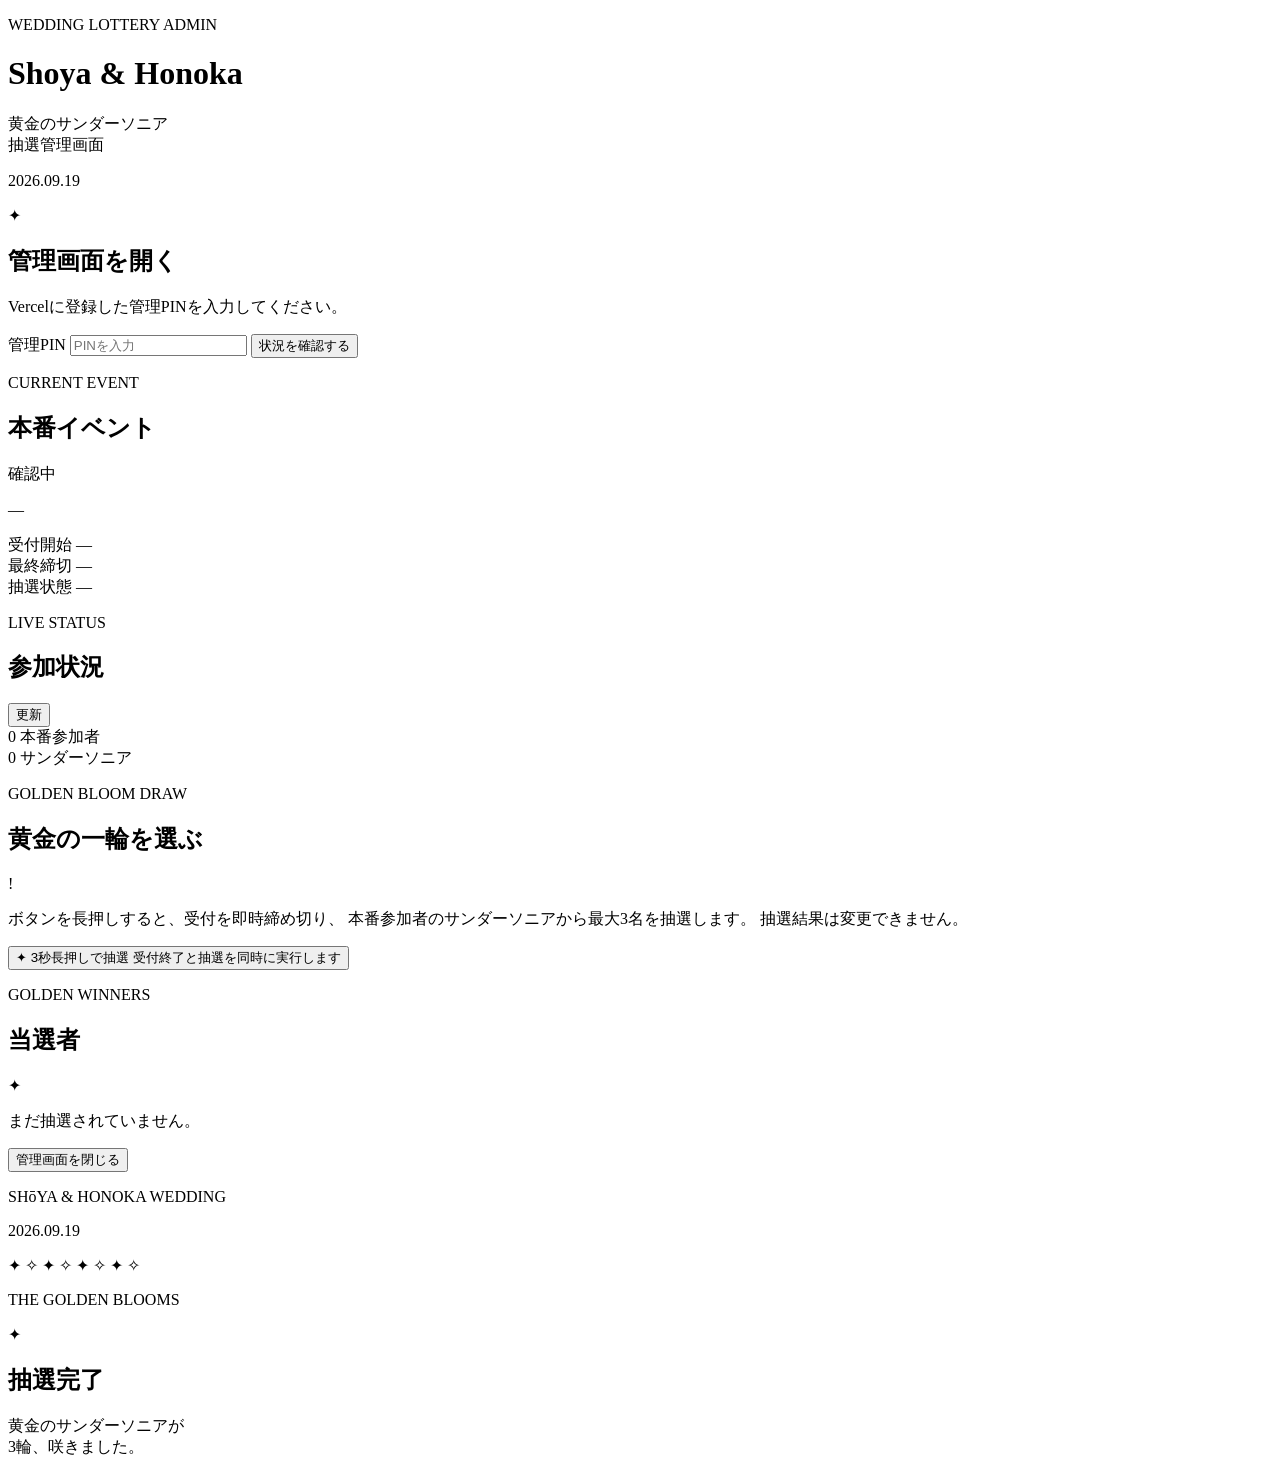
==== admin.html @ df1e5b2f "Add complete admin HTML" ====
<!DOCTYPE html>
<html lang="ja">
<head>
  <meta charset="UTF-8">

  <meta
    name="viewport"
    content="width=device-width, initial-scale=1, viewport-fit=cover"
  >

  <meta
    name="robots"
    content="noindex, nofollow, noarchive"
  >

  <meta
    name="theme-color"
    content="#f8f2e5"
  >

  <title>Wedding Lottery Admin</title>

  <link
    rel="stylesheet"
    href="admin.css"
  >
</head>

<body>

  <main class="admin-page">

    <!-- ヘッダー -->
    <header class="admin-header">

      <p class="admin-eyebrow">
        WEDDING LOTTERY ADMIN
      </p>

      <h1>
        Shoya &amp; Honoka
      </h1>

      <p class="admin-subtitle">
        黄金のサンダーソニア<br>
        抽選管理画面
      </p>

      <p class="admin-date">
        2026.09.19
      </p>

    </header>


    <!-- ログイン画面 -->
    <section
      id="loginCard"
      class="admin-card login-card"
      aria-labelledby="loginTitle"
    >

      <div
        class="login-symbol"
        aria-hidden="true"
      >
        ✦
      </div>

      <h2
        id="loginTitle"
        class="section-title"
      >
        管理画面を開く
      </h2>

      <p class="section-description">
        Vercelに登録した管理PINを入力してください。
      </p>

      <label
        class="field-label"
        for="adminPin"
      >
        管理PIN
      </label>

      <input
        id="adminPin"
        class="pin-input"
        type="password"
        inputmode="numeric"
        autocomplete="off"
        maxlength="20"
        placeholder="PINを入力"
      >

      <button
        id="loginButton"
        class="primary-button"
        type="button"
      >
        状況を確認する
      </button>

      <p
        id="loginMessage"
        class="message"
        aria-live="polite"
      ></p>

    </section>


    <!-- 管理画面本体 -->
    <div
      id="adminDashboard"
      class="admin-dashboard hidden"
    >

      <!-- イベント情報 -->
      <section
        class="admin-card event-card"
        aria-labelledby="eventSectionTitle"
      >

        <div class="section-heading-row">

          <div>

            <p class="section-label">
              CURRENT EVENT
            </p>

            <h2
              id="eventSectionTitle"
              class="section-title"
            >
              本番イベント
            </h2>

          </div>

          <div
            id="statusBadge"
            class="status-badge waiting"
          >
            確認中
          </div>

        </div>

        <p
          id="eventName"
          class="event-name"
        >
          —
        </p>

        <div class="event-information">

          <div class="information-row">

            <span class="information-label">
              受付開始
            </span>

            <span
              id="startsAt"
              class="information-value"
            >
              —
            </span>

          </div>

          <div class="information-row">

            <span class="information-label">
              最終締切
            </span>

            <span
              id="endsAt"
              class="information-value"
            >
              —
            </span>

          </div>

          <div class="information-row">

            <span class="information-label">
              抽選状態
            </span>

            <span
              id="drawStatus"
              class="information-value"
            >
              —
            </span>

          </div>

        </div>

      </section>


      <!-- 参加状況 -->
      <section
        class="admin-card"
        aria-labelledby="participantSectionTitle"
      >

        <div class="section-heading-row">

          <div>

            <p class="section-label">
              LIVE STATUS
            </p>

            <h2
              id="participantSectionTitle"
              class="section-title"
            >
              参加状況
            </h2>

          </div>

          <button
            id="refreshButton"
            class="small-button"
            type="button"
          >
            更新
          </button>

        </div>

        <div class="statistics-grid">

          <div class="statistics-card">

            <span
              id="participantCount"
              class="statistics-number"
            >
              0
            </span>

            <span class="statistics-label">
              本番参加者
            </span>

          </div>

          <div class="statistics-card featured">

            <span
              id="sandersoniaCount"
              class="statistics-number"
            >
              0
            </span>

            <span class="statistics-label">
              サンダーソニア
            </span>

          </div>

        </div>

        <p
          id="statusMessage"
          class="message"
          aria-live="polite"
        ></p>

      </section>


      <!-- 抽選操作 -->
      <section
        id="drawCard"
        class="admin-card draw-card"
        aria-labelledby="drawSectionTitle"
      >

        <p class="section-label">
          GOLDEN BLOOM DRAW
        </p>

        <h2
          id="drawSectionTitle"
          class="section-title"
        >
          黄金の一輪を選ぶ
        </h2>

        <div class="warning-box">

          <span
            class="warning-icon"
            aria-hidden="true"
          >
            !
          </span>

          <p>
            ボタンを長押しすると、受付を即時締め切り、
            本番参加者のサンダーソニアから最大3名を抽選します。
            抽選結果は変更できません。
          </p>

        </div>

        <button
          id="drawButton"
          class="draw-button"
          type="button"
        >

          <span
            class="draw-progress"
            aria-hidden="true"
          ></span>

          <span class="draw-button-content">

            <span
              class="draw-icon"
              aria-hidden="true"
            >
              ✦
            </span>

            <span class="draw-main-text">
              3秒長押しで抽選
            </span>

            <span class="draw-sub-text">
              受付終了と抽選を同時に実行します
            </span>

          </span>

        </button>

        <p
          id="drawMessage"
          class="message"
          aria-live="polite"
        ></p>

      </section>


      <!-- 当選者 -->
      <section
        id="winnerCard"
        class="admin-card winner-section"
        aria-labelledby="winnerSectionTitle"
      >

        <p class="section-label">
          GOLDEN WINNERS
        </p>

        <h2
          id="winnerSectionTitle"
          class="section-title"
        >
          当選者
        </h2>

        <div
          id="emptyWinnerMessage"
          class="empty-winner-message"
        >

          <span
            class="empty-winner-symbol"
            aria-hidden="true"
          >
            ✦
          </span>

          <p>
            まだ抽選されていません。
          </p>

        </div>

        <div
          id="winners"
          class="winner-list"
          aria-live="polite"
        ></div>

      </section>


      <!-- ログアウト -->
      <button
        id="logoutButton"
        class="logout-button"
        type="button"
      >
        管理画面を閉じる
      </button>

    </div>


    <footer class="admin-footer">

      <p>
        SHōYA &amp; HONOKA WEDDING
      </p>

      <p>
        2026.09.19
      </p>

    </footer>

  </main>


  <!-- 抽選完了演出 -->
  <div
    id="celebrationOverlay"
    class="celebration-overlay hidden"
    aria-hidden="true"
  >

    <div class="celebration-light"></div>

    <div class="celebration-stars">

      <span>✦</span>
      <span>✧</span>
      <span>✦</span>
      <span>✧</span>
      <span>✦</span>
      <span>✧</span>
      <span>✦</span>
      <span>✧</span>

    </div>

    <div class="celebration-content">

      <p class="celebration-english">
        THE GOLDEN BLOOMS
      </p>

      <div
        class="celebration-symbol"
        aria-hidden="true"
      >
        ✦
      </div>

      <h2>
        抽選完了
      </h2>

      <p>
        黄金のサンダーソニアが<br>
        3輪、咲きました。
      </p>

    </div>

  </div>


  <script src="admin.js"></script>

</body>
</html>
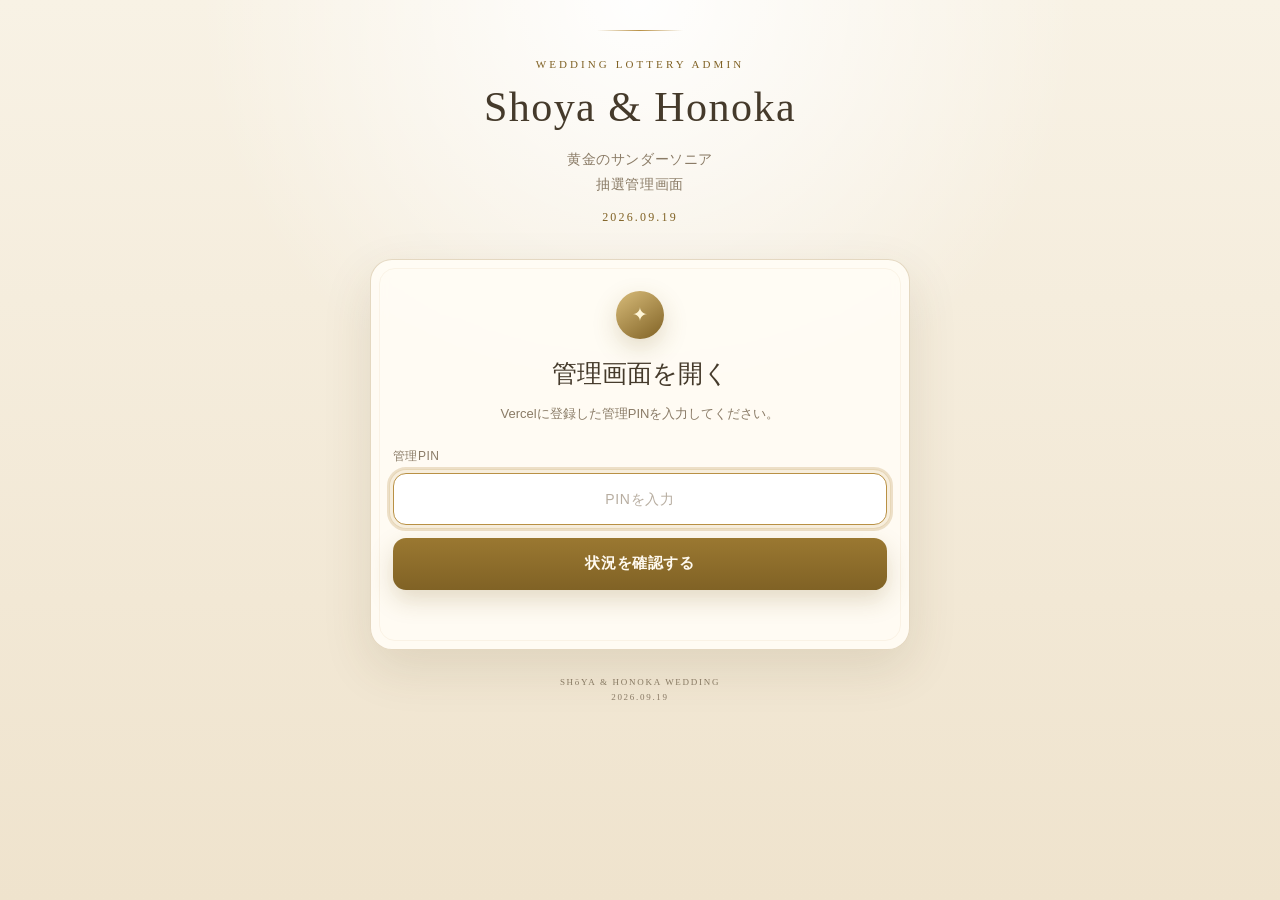
==== commit 2b61b798: "Update admin.html" ====
--- a/admin.html
+++ b/admin.html
@@ -33,9 +33,12 @@
     <!-- ヘッダー -->
     <header class="admin-header">
 
-      <p class="admin-eyebrow">
-        WEDDING LOTTERY ADMIN
-      </p>
+     <p
+  id="modeLabel"
+  class="admin-eyebrow"
+>
+  WEDDING LOTTERY ADMIN
+</p>
 
       <h1>
         Shoya &amp; Honoka
--- a/admin.css
+++ b/admin.css
@@ -0,0 +1,1630 @@
+:root {
+  --background: #f8f2e5;
+  --background-deep: #efe3cd;
+
+  --card: rgba(255, 252, 245, 0.94);
+  --card-solid: #fffaf0;
+
+  --text: #453a2b;
+  --muted: #8a7b66;
+
+  --border: rgba(166, 132, 76, 0.3);
+
+  --gold: #b99145;
+  --gold-light: #d8bc7a;
+  --gold-dark: #806225;
+
+  --green: #55725b;
+  --green-soft: rgba(85, 114, 91, 0.12);
+
+  --red: #98584e;
+  --red-soft: rgba(152, 88, 78, 0.1);
+
+  --shadow:
+    0 18px 50px
+    rgba(84, 63, 28, 0.12);
+
+  --shadow-strong:
+    0 24px 70px
+    rgba(84, 63, 28, 0.18);
+}
+
+* {
+  box-sizing: border-box;
+}
+
+html {
+  min-height: 100%;
+  background: var(--background);
+  scroll-behavior: smooth;
+}
+
+body {
+  margin: 0;
+  min-height: 100vh;
+
+  color: var(--text);
+
+  background:
+    radial-gradient(
+      circle at top,
+      rgba(255, 255, 255, 0.95),
+      transparent 40%
+    ),
+    linear-gradient(
+      180deg,
+      var(--background) 0%,
+      var(--background-deep) 100%
+    );
+
+  font-family:
+    -apple-system,
+    BlinkMacSystemFont,
+    "Hiragino Sans",
+    "Yu Gothic",
+    "YuGothic",
+    sans-serif;
+
+  -webkit-font-smoothing: antialiased;
+  text-rendering: optimizeLegibility;
+}
+
+button,
+input {
+  font: inherit;
+}
+
+button {
+  touch-action: manipulation;
+}
+
+button,
+input {
+  -webkit-tap-highlight-color: transparent;
+}
+
+button:focus-visible,
+input:focus-visible {
+  outline:
+    3px solid
+    rgba(185, 145, 69, 0.25);
+
+  outline-offset: 3px;
+}
+
+.hidden {
+  display: none !important;
+}
+
+/* =====================================================
+   PAGE
+===================================================== */
+
+.admin-page {
+  position: relative;
+
+  width: min(680px, 100%);
+  min-height: 100vh;
+
+  margin: 0 auto;
+
+  padding:
+    max(30px, env(safe-area-inset-top))
+    18px
+    max(46px, env(safe-area-inset-bottom));
+}
+
+/* =====================================================
+   HEADER
+===================================================== */
+
+.admin-header {
+  position: relative;
+
+  margin-bottom: 26px;
+
+  padding:
+    28px
+    18px
+    8px;
+
+  text-align: center;
+}
+
+.admin-header::before {
+  position: absolute;
+  left: 50%;
+  top: 0;
+
+  width: 86px;
+  height: 1px;
+
+  background:
+    linear-gradient(
+      90deg,
+      transparent,
+      var(--gold),
+      transparent
+    );
+
+  transform: translateX(-50%);
+
+  content: "";
+}
+
+.admin-eyebrow {
+  margin: 0 0 11px;
+
+  color: var(--gold-dark);
+
+  font-family:
+    Georgia,
+    "Times New Roman",
+    serif;
+
+  font-size: 11px;
+  letter-spacing: 0.28em;
+}
+
+.admin-header h1 {
+  margin: 0;
+
+  font-family:
+    Georgia,
+    "Times New Roman",
+    serif;
+
+  font-size:
+    clamp(
+      29px,
+      7.4vw,
+      42px
+    );
+
+  font-weight: 500;
+  line-height: 1.25;
+  letter-spacing: 0.035em;
+}
+
+.admin-subtitle {
+  margin: 13px 0 0;
+
+  color: var(--muted);
+
+  font-size: 14px;
+  line-height: 1.8;
+  letter-spacing: 0.04em;
+}
+
+.admin-date {
+  margin: 13px 0 0;
+
+  color: var(--gold-dark);
+
+  font-family:
+    Georgia,
+    "Times New Roman",
+    serif;
+
+  font-size: 12px;
+  letter-spacing: 0.18em;
+}
+
+/* =====================================================
+   COMMON CARD
+===================================================== */
+
+.admin-card {
+  position: relative;
+
+  padding:
+    25px
+    21px;
+
+  overflow: hidden;
+
+  background: var(--card);
+
+  border:
+    1px solid
+    var(--border);
+
+  border-radius: 22px;
+
+  box-shadow:
+    var(--shadow);
+
+  backdrop-filter:
+    blur(8px);
+}
+
+.admin-card::after {
+  position: absolute;
+  inset: 8px;
+
+  pointer-events: none;
+
+  border:
+    1px solid
+    rgba(185, 145, 69, 0.08);
+
+  border-radius: 16px;
+
+  content: "";
+}
+
+.admin-card + .admin-card {
+  margin-top: 18px;
+}
+
+.admin-dashboard {
+  animation:
+    dashboardReveal
+    0.5s
+    ease
+    both;
+}
+
+@keyframes dashboardReveal {
+  from {
+    opacity: 0;
+    transform:
+      translateY(8px);
+  }
+
+  to {
+    opacity: 1;
+    transform:
+      translateY(0);
+  }
+}
+
+.section-heading-row {
+  position: relative;
+  z-index: 1;
+
+  display: flex;
+  align-items: flex-start;
+  justify-content: space-between;
+
+  gap: 15px;
+
+  margin-bottom: 18px;
+}
+
+.section-label {
+  position: relative;
+  z-index: 1;
+
+  margin: 0 0 6px;
+
+  color: var(--gold-dark);
+
+  font-family:
+    Georgia,
+    "Times New Roman",
+    serif;
+
+  font-size: 10px;
+  letter-spacing: 0.22em;
+}
+
+.section-title {
+  position: relative;
+  z-index: 1;
+
+  margin: 0;
+
+  font-family:
+    Georgia,
+    "Times New Roman",
+    serif;
+
+  font-size:
+    clamp(
+      20px,
+      5vw,
+      25px
+    );
+
+  font-weight: 500;
+  line-height: 1.4;
+}
+
+.section-description {
+  position: relative;
+  z-index: 1;
+
+  margin:
+    11px
+    0
+    21px;
+
+  color: var(--muted);
+
+  font-size: 13px;
+  line-height: 1.9;
+}
+
+/* =====================================================
+   LOGIN
+===================================================== */
+
+.login-card {
+  max-width: 540px;
+
+  margin:
+    0
+    auto;
+
+  padding:
+    31px
+    22px
+    27px;
+
+  text-align: center;
+}
+
+.login-symbol {
+  position: relative;
+  z-index: 1;
+
+  display: grid;
+  place-items: center;
+
+  width: 48px;
+  height: 48px;
+
+  margin:
+    0
+    auto
+    17px;
+
+  color: #fff6d7;
+
+  background:
+    linear-gradient(
+      145deg,
+      var(--gold-light),
+      var(--gold-dark)
+    );
+
+  border-radius: 50%;
+
+  box-shadow:
+    0 9px 24px
+    rgba(128, 98, 37, 0.22);
+
+  font-family:
+    Georgia,
+    "Times New Roman",
+    serif;
+
+  font-size: 19px;
+}
+
+.field-label {
+  position: relative;
+  z-index: 1;
+
+  display: block;
+
+  margin-bottom: 8px;
+
+  color: var(--muted);
+
+  text-align: left;
+
+  font-size: 12px;
+  letter-spacing: 0.04em;
+}
+
+.pin-input {
+  position: relative;
+  z-index: 1;
+
+  width: 100%;
+  min-height: 52px;
+
+  padding:
+    14px
+    16px;
+
+  color: var(--text);
+
+  background:
+    rgba(255, 255, 255, 0.88);
+
+  border:
+    1px solid
+    var(--border);
+
+  border-radius: 13px;
+
+  outline: none;
+
+  text-align: center;
+
+  font-size: 18px;
+  letter-spacing: 0.2em;
+
+  transition:
+    border-color 0.18s,
+    box-shadow 0.18s,
+    background 0.18s;
+}
+
+.pin-input::placeholder {
+  color:
+    rgba(138, 123, 102, 0.62);
+
+  font-size: 14px;
+  letter-spacing: 0.05em;
+}
+
+.pin-input:focus {
+  background: #fff;
+
+  border-color:
+    var(--gold);
+
+  box-shadow:
+    0 0 0 4px
+    rgba(185, 145, 69, 0.12);
+}
+
+/* =====================================================
+   BUTTONS
+===================================================== */
+
+.primary-button,
+.small-button,
+.logout-button {
+  position: relative;
+  z-index: 1;
+
+  border: none;
+
+  cursor: pointer;
+
+  transition:
+    transform 0.16s,
+    opacity 0.16s,
+    box-shadow 0.16s;
+}
+
+.primary-button {
+  width: 100%;
+  min-height: 52px;
+
+  margin-top: 13px;
+
+  padding:
+    14px
+    18px;
+
+  color: #fffaf0;
+
+  background:
+    linear-gradient(
+      180deg,
+      #9a7831,
+      var(--gold-dark)
+    );
+
+  border-radius: 13px;
+
+  box-shadow:
+    0 10px 25px
+    rgba(128, 98, 37, 0.22);
+
+  font-size: 15px;
+  font-weight: 700;
+  letter-spacing: 0.04em;
+}
+
+.primary-button:active,
+.small-button:active,
+.logout-button:active {
+  transform:
+    translateY(1px)
+    scale(0.99);
+}
+
+.primary-button:disabled,
+.small-button:disabled,
+.logout-button:disabled {
+  opacity: 0.52;
+  cursor: default;
+  box-shadow: none;
+}
+
+.small-button {
+  flex: 0 0 auto;
+
+  min-width: 68px;
+  min-height: 38px;
+
+  padding:
+    9px
+    14px;
+
+  color: var(--text);
+
+  background:
+    rgba(255, 255, 255, 0.78);
+
+  border:
+    1px solid
+    var(--border);
+
+  border-radius: 999px;
+
+  font-size: 12px;
+}
+
+.logout-button {
+  display: block;
+
+  width: 100%;
+  min-height: 48px;
+
+  margin-top: 18px;
+
+  color: var(--muted);
+
+  background: transparent;
+
+  border:
+    1px solid
+    rgba(138, 123, 102, 0.25);
+
+  border-radius: 13px;
+
+  font-size: 13px;
+}
+
+/* =====================================================
+   EVENT CARD
+===================================================== */
+
+.event-card {
+  background:
+    linear-gradient(
+      180deg,
+      rgba(255, 252, 245, 0.97),
+      rgba(249, 240, 220, 0.94)
+    );
+}
+
+.event-name {
+  position: relative;
+  z-index: 1;
+
+  margin:
+    0
+    0
+    20px;
+
+  color: var(--text);
+
+  font-family:
+    Georgia,
+    "Times New Roman",
+    serif;
+
+  font-size:
+    clamp(
+      21px,
+      5.4vw,
+      28px
+    );
+
+  font-weight: 500;
+  line-height: 1.45;
+}
+
+.status-badge {
+  position: relative;
+  z-index: 1;
+
+  display: inline-flex;
+  align-items: center;
+
+  gap: 7px;
+
+  min-height: 34px;
+
+  padding:
+    7px
+    12px;
+
+  border-radius: 999px;
+
+  font-size: 12px;
+  white-space: nowrap;
+}
+
+.status-badge::before {
+  width: 8px;
+  height: 8px;
+
+  border-radius: 50%;
+
+  background: currentColor;
+
+  content: "";
+}
+
+.status-badge.open {
+  color: var(--green);
+  background: var(--green-soft);
+}
+
+.status-badge.waiting {
+  color: var(--gold-dark);
+
+  background:
+    rgba(185, 145, 69, 0.12);
+}
+
+.status-badge.closed {
+  color: var(--red);
+  background: var(--red-soft);
+}
+
+.event-information {
+  position: relative;
+  z-index: 1;
+
+  overflow: hidden;
+
+  background:
+    rgba(255, 255, 255, 0.5);
+
+  border:
+    1px solid
+    rgba(166, 132, 76, 0.18);
+
+  border-radius: 15px;
+}
+
+.information-row {
+  display: flex;
+  align-items: flex-start;
+  justify-content: space-between;
+
+  gap: 14px;
+
+  padding:
+    14px
+    15px;
+}
+
+.information-row + .information-row {
+  border-top:
+    1px solid
+    rgba(166, 132, 76, 0.16);
+}
+
+.information-label {
+  flex: 0 0 auto;
+
+  color: var(--muted);
+
+  font-size: 12px;
+}
+
+.information-value {
+  text-align: right;
+
+  font-size: 13px;
+  font-weight: 600;
+  line-height: 1.5;
+}
+
+/* =====================================================
+   STATISTICS
+===================================================== */
+
+.statistics-grid {
+  position: relative;
+  z-index: 1;
+
+  display: grid;
+
+  grid-template-columns:
+    repeat(2, minmax(0, 1fr));
+
+  gap: 12px;
+}
+
+.statistics-card {
+  display: flex;
+  min-height: 118px;
+
+  padding:
+    18px
+    12px;
+
+  flex-direction: column;
+  align-items: center;
+  justify-content: center;
+
+  background:
+    rgba(255, 255, 255, 0.68);
+
+  border:
+    1px solid
+    rgba(166, 132, 76, 0.2);
+
+  border-radius: 16px;
+
+  text-align: center;
+
+  box-shadow:
+    0 8px 22px
+    rgba(84, 63, 28, 0.07);
+}
+
+.statistics-card.featured {
+  background:
+    radial-gradient(
+      circle at top,
+      rgba(255, 249, 217, 0.98),
+      rgba(236, 213, 147, 0.5)
+    );
+
+  border-color:
+    rgba(185, 145, 69, 0.42);
+}
+
+.statistics-number {
+  display: block;
+
+  margin-bottom: 8px;
+
+  color: var(--gold-dark);
+
+  font-family:
+    Georgia,
+    "Times New Roman",
+    serif;
+
+  font-size: 39px;
+  line-height: 1;
+}
+
+.statistics-label {
+  color: var(--muted);
+
+  font-size: 12px;
+  line-height: 1.5;
+}
+
+
+/* =====================================================
+   MESSAGE
+===================================================== */
+
+.message {
+  position: relative;
+  z-index: 1;
+
+  min-height: 1.5em;
+
+  margin:
+    14px
+    0
+    0;
+
+  color: var(--muted);
+
+  text-align: center;
+
+  font-size: 12px;
+  line-height: 1.7;
+}
+
+.message.error {
+  color: var(--red);
+}
+
+.message.success {
+  color: var(--green);
+}
+
+
+/* =====================================================
+   DRAW CARD
+===================================================== */
+
+.draw-card {
+  background:
+    radial-gradient(
+      circle at 50% 0%,
+      rgba(255, 251, 225, 0.98),
+      rgba(250, 240, 216, 0.96) 66%
+    );
+
+  border-color:
+    rgba(185, 145, 69, 0.48);
+}
+
+.warning-box {
+  position: relative;
+  z-index: 1;
+
+  display: flex;
+  align-items: flex-start;
+
+  gap: 11px;
+
+  margin:
+    18px
+    0;
+
+  padding: 14px;
+
+  color: #745a35;
+
+  background:
+    rgba(185, 145, 69, 0.09);
+
+  border:
+    1px solid
+    rgba(185, 145, 69, 0.24);
+
+  border-radius: 13px;
+}
+
+.warning-icon {
+  display: grid;
+  flex: 0 0 26px;
+
+  width: 26px;
+  height: 26px;
+
+  place-items: center;
+
+  color: #fffaf0;
+
+  background:
+    var(--gold-dark);
+
+  border-radius: 50%;
+
+  font-family:
+    Georgia,
+    "Times New Roman",
+    serif;
+
+  font-size: 13px;
+  font-weight: 700;
+}
+
+.warning-box p {
+  margin: 0;
+
+  font-size: 12px;
+  line-height: 1.8;
+}
+
+.draw-button {
+  position: relative;
+  z-index: 1;
+
+  width: 100%;
+  min-height: 86px;
+
+  padding: 0;
+
+  overflow: hidden;
+
+  color: #fff8dc;
+
+  background:
+    linear-gradient(
+      135deg,
+      #9d742b 0%,
+      #76531d 52%,
+      #4e3612 100%
+    );
+
+  border:
+    1px solid
+    rgba(255, 232, 156, 0.28);
+
+  border-radius: 17px;
+
+  box-shadow:
+    0 12px 29px
+    rgba(91, 61, 17, 0.25),
+    inset 0 0 32px
+    rgba(255, 235, 169, 0.05);
+
+  cursor: pointer;
+
+  user-select: none;
+  -webkit-user-select: none;
+
+  transition:
+    transform 0.15s,
+    opacity 0.15s,
+    box-shadow 0.15s;
+}
+
+.draw-button:active:not(:disabled) {
+  transform:
+    scale(0.993);
+}
+
+.draw-button:disabled {
+  color:
+    rgba(255, 255, 255, 0.72);
+
+  background:
+    linear-gradient(
+      180deg,
+      #9c927e,
+      #7c7466
+    );
+
+  border-color:
+    rgba(255, 255, 255, 0.12);
+
+  box-shadow: none;
+
+  cursor: default;
+}
+
+.draw-progress {
+  position: absolute;
+  inset:
+    0
+    auto
+    0
+    0;
+
+  width:
+    var(--hold-progress, 0%);
+
+  pointer-events: none;
+
+  background:
+    linear-gradient(
+      90deg,
+      rgba(255, 226, 118, 0.13),
+      rgba(255, 232, 145, 0.5)
+    );
+
+  box-shadow:
+    0 0 30px
+    rgba(255, 214, 85, 0.2);
+}
+
+.draw-button-content {
+  position: relative;
+  z-index: 1;
+
+  display: flex;
+  min-height: 86px;
+
+  padding: 14px;
+
+  flex-direction: column;
+  align-items: center;
+  justify-content: center;
+}
+
+.draw-icon {
+  margin-bottom: 4px;
+
+  color: #ffe9a3;
+
+  font-size: 15px;
+}
+
+.draw-main-text {
+  font-size: 16px;
+  font-weight: 700;
+  letter-spacing: 0.04em;
+}
+
+.draw-sub-text {
+  margin-top: 4px;
+
+  opacity: 0.78;
+
+  font-size: 10px;
+  line-height: 1.5;
+}
+
+
+/* =====================================================
+   WINNERS
+===================================================== */
+
+.winner-section {
+  min-height: 180px;
+}
+
+.empty-winner-message {
+  position: relative;
+  z-index: 1;
+
+  display: flex;
+
+  padding:
+    29px
+    16px;
+
+  flex-direction: column;
+  align-items: center;
+
+  color: var(--muted);
+
+  border:
+    1px dashed
+    rgba(166, 132, 76, 0.34);
+
+  border-radius: 14px;
+
+  text-align: center;
+}
+
+.empty-winner-symbol {
+  margin-bottom: 9px;
+
+  color: var(--gold);
+
+  font-size: 18px;
+}
+
+.empty-winner-message p {
+  margin: 0;
+
+  font-size: 12px;
+}
+
+.winner-list {
+  position: relative;
+  z-index: 1;
+
+  display: grid;
+  gap: 11px;
+}
+
+.winner {
+  display: flex;
+  align-items: center;
+
+  gap: 14px;
+
+  padding: 15px;
+
+  background:
+    linear-gradient(
+      135deg,
+      rgba(255, 252, 231, 0.98),
+      rgba(239, 216, 151, 0.55)
+    );
+
+  border:
+    1px solid
+    rgba(185, 145, 69, 0.4);
+
+  border-radius: 15px;
+
+  box-shadow:
+    0 7px 18px
+    rgba(101, 72, 26, 0.09);
+
+  animation:
+    winnerReveal
+    0.55s
+    ease
+    both;
+}
+
+.winner:nth-child(2) {
+  animation-delay: 0.12s;
+}
+
+.winner:nth-child(3) {
+  animation-delay: 0.24s;
+}
+
+@keyframes winnerReveal {
+  from {
+    opacity: 0;
+
+    transform:
+      translateY(9px)
+      scale(0.98);
+  }
+
+  to {
+    opacity: 1;
+
+    transform:
+      translateY(0)
+      scale(1);
+  }
+}
+
+.winner-number {
+  display: grid;
+  flex: 0 0 40px;
+
+  width: 40px;
+  height: 40px;
+
+  place-items: center;
+
+  color: #fff9e8;
+
+  background:
+    linear-gradient(
+      180deg,
+      #ae8437,
+      #79581f
+    );
+
+  border-radius: 50%;
+
+  box-shadow:
+    0 5px 12px
+    rgba(105, 73, 21, 0.22);
+
+  font-family:
+    Georgia,
+    "Times New Roman",
+    serif;
+
+  font-size: 16px;
+}
+
+.winner-name {
+  min-width: 0;
+
+  overflow-wrap: anywhere;
+
+  font-size: 16px;
+  font-weight: 700;
+  line-height: 1.5;
+}
+
+
+/* =====================================================
+   FOOTER
+===================================================== */
+
+.admin-footer {
+  margin-top: 27px;
+
+  color: var(--muted);
+
+  text-align: center;
+}
+
+.admin-footer p {
+  margin:
+    5px
+    0;
+
+  font-family:
+    Georgia,
+    "Times New Roman",
+    serif;
+
+  font-size: 9px;
+  letter-spacing: 0.19em;
+}
+
+
+/* =====================================================
+   CELEBRATION OVERLAY
+===================================================== */
+
+.celebration-overlay {
+  position: fixed;
+  inset: 0;
+  z-index: 1000;
+
+  display: grid;
+  place-items: center;
+
+  overflow: hidden;
+
+  background:
+    radial-gradient(
+      circle at center,
+      rgba(255, 245, 185, 0.97) 0%,
+      rgba(196, 143, 46, 0.94) 32%,
+      rgba(79, 48, 12, 0.97) 72%,
+      rgba(28, 16, 5, 0.99) 100%
+    );
+
+  animation:
+    overlayReveal
+    0.55s
+    ease
+    both;
+}
+
+@keyframes overlayReveal {
+  from {
+    opacity: 0;
+  }
+
+  to {
+    opacity: 1;
+  }
+}
+
+.celebration-light {
+  position: absolute;
+  left: 50%;
+  top: 50%;
+
+  width: 500px;
+  height: 500px;
+
+  background:
+    radial-gradient(
+      circle,
+      rgba(255, 255, 225, 0.9) 0%,
+      rgba(255, 225, 119, 0.35) 36%,
+      transparent 70%
+    );
+
+  border-radius: 50%;
+
+  transform:
+    translate(-50%, -50%);
+
+  animation:
+    celebrationLightPulse
+    2s
+    ease-in-out
+    infinite;
+}
+
+@keyframes celebrationLightPulse {
+  0%,
+  100% {
+    opacity: 0.65;
+
+    transform:
+      translate(-50%, -50%)
+      scale(0.9);
+  }
+
+  50% {
+    opacity: 1;
+
+    transform:
+      translate(-50%, -50%)
+      scale(1.12);
+  }
+}
+
+.celebration-stars {
+  position: absolute;
+  inset: 0;
+
+  pointer-events: none;
+}
+
+.celebration-stars span {
+  position: absolute;
+
+  color:
+    rgba(255, 244, 190, 0.95);
+
+  text-shadow:
+    0 0 12px
+    rgba(255, 205, 61, 0.8);
+
+  animation:
+    celebrationStarFloat
+    3.8s
+    ease-in-out
+    infinite;
+}
+
+.celebration-stars span:nth-child(1) {
+  left: 12%;
+  top: 12%;
+
+  font-size: 18px;
+}
+
+.celebration-stars span:nth-child(2) {
+  right: 14%;
+  top: 17%;
+
+  font-size: 12px;
+  animation-delay: 0.4s;
+}
+
+.celebration-stars span:nth-child(3) {
+  left: 8%;
+  top: 46%;
+
+  font-size: 14px;
+  animation-delay: 0.8s;
+}
+
+.celebration-stars span:nth-child(4) {
+  right: 9%;
+  top: 53%;
+
+  font-size: 20px;
+  animation-delay: 1.2s;
+}
+
+.celebration-stars span:nth-child(5) {
+  left: 20%;
+  bottom: 13%;
+
+  font-size: 13px;
+  animation-delay: 1.6s;
+}
+
+.celebration-stars span:nth-child(6) {
+  right: 19%;
+  bottom: 11%;
+
+  font-size: 18px;
+  animation-delay: 2s;
+}
+
+.celebration-stars span:nth-child(7) {
+  left: 43%;
+  top: 8%;
+
+  font-size: 10px;
+  animation-delay: 2.4s;
+}
+
+.celebration-stars span:nth-child(8) {
+  right: 41%;
+  bottom: 8%;
+
+  font-size: 12px;
+  animation-delay: 2.8s;
+}
+
+@keyframes celebrationStarFloat {
+  0%,
+  100% {
+    opacity: 0.32;
+
+    transform:
+      translateY(6px)
+      scale(0.85);
+  }
+
+  50% {
+    opacity: 1;
+
+    transform:
+      translateY(-8px)
+      scale(1.18);
+  }
+}
+
+.celebration-content {
+  position: relative;
+  z-index: 2;
+
+  width:
+    min(
+      430px,
+      calc(100% - 40px)
+    );
+
+  padding:
+    34px
+    22px;
+
+  color: #fff6ce;
+
+  text-align: center;
+
+  border:
+    1px solid
+    rgba(255, 234, 156, 0.5);
+
+  background:
+    rgba(45, 27, 8, 0.46);
+
+  border-radius: 22px;
+
+  box-shadow:
+    0 0 80px
+    rgba(255, 196, 51, 0.3);
+
+  backdrop-filter:
+    blur(6px);
+
+  animation:
+    celebrationContentReveal
+    0.8s
+    0.25s
+    cubic-bezier(.2, .8, .2, 1)
+    both;
+}
+
+@keyframes celebrationContentReveal {
+  from {
+    opacity: 0;
+
+    transform:
+      translateY(18px)
+      scale(0.94);
+  }
+
+  to {
+    opacity: 1;
+
+    transform:
+      translateY(0)
+      scale(1);
+  }
+}
+
+.celebration-english {
+  margin:
+    0
+    0
+    17px;
+
+  color: #ffe7a1;
+
+  font-family:
+    Georgia,
+    "Times New Roman",
+    serif;
+
+  font-size: 10px;
+  letter-spacing: 0.24em;
+}
+
+.celebration-symbol {
+  margin-bottom: 12px;
+
+  color: #ffe79e;
+
+  font-size: 34px;
+
+  text-shadow:
+    0 0 25px
+    rgba(255, 220, 95, 0.8);
+}
+
+.celebration-content h2 {
+  margin:
+    0
+    0
+    13px;
+
+  font-family:
+    Georgia,
+    "Times New Roman",
+    serif;
+
+  font-size:
+    clamp(
+      30px,
+      9vw,
+      44px
+    );
+
+  font-weight: 500;
+  letter-spacing: 0.08em;
+
+  text-shadow:
+    0 0 22px
+    rgba(255, 225, 118, 0.42);
+}
+
+.celebration-content > p:last-child {
+  margin: 0;
+
+  font-size: 14px;
+  line-height: 2;
+}
+
+
+/* =====================================================
+   RESPONSIVE
+===================================================== */
+
+@media (max-width: 480px) {
+
+  .admin-page {
+    padding-left: 13px;
+    padding-right: 13px;
+  }
+
+  .admin-card {
+    padding:
+      22px
+      17px;
+
+    border-radius: 19px;
+  }
+
+  .section-heading-row {
+    align-items: center;
+  }
+
+  .event-name {
+    font-size: 22px;
+  }
+
+  .information-value {
+    max-width: 65%;
+  }
+
+  .draw-main-text {
+    font-size: 15px;
+  }
+
+  .celebration-content {
+    padding:
+      30px
+      18px;
+  }
+
+}
+
+@media (max-width: 350px) {
+
+  .statistics-grid {
+    grid-template-columns: 1fr;
+  }
+
+  .information-row {
+    display: block;
+  }
+
+  .information-value {
+    display: block;
+    max-width: none;
+
+    margin-top: 5px;
+
+    text-align: left;
+  }
+
+}
+
+
+/* =====================================================
+   REDUCED MOTION
+===================================================== */
+
+@media (
+  prefers-reduced-motion: reduce
+) {
+
+  *,
+  *::before,
+  *::after {
+    scroll-behavior: auto !important;
+
+    animation-duration:
+      0.01ms !important;
+
+    animation-iteration-count:
+      1 !important;
+
+    transition-duration:
+      0.01ms !important;
+  }
+
+}
